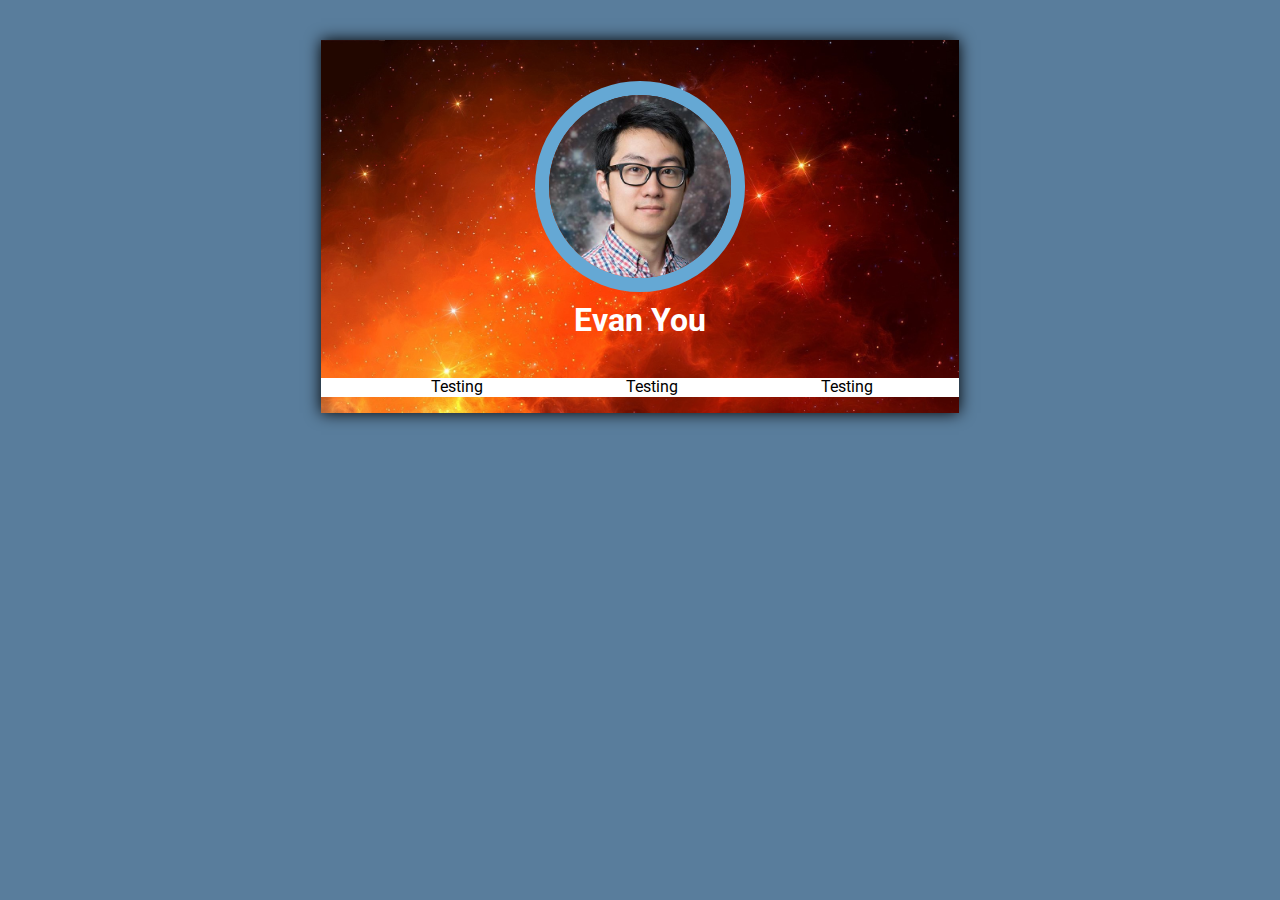
==== frontend/challenge1/index.html @ a0c774a4 "1st commit" ====
<!doctype html>
<html lang="en">
<head>
    <meta charset="utf-8">
    <title>Front End Challenge 1</title>
    <meta name="viewport" content="width=device-width, initial-scale=1.0">
    <link rel="stylesheet" href="css/normalize.css">
    <link href="https://fonts.googleapis.com/css?family=Roboto:400,700" rel="stylesheet">
    <link rel="stylesheet" href="css/styles.css">    
</head>
<body class="flex-properties">
    <div class="user-summary">
        <img src="img/evanyou.png">
        <h1>Evan You</h1>
        <div class="user-summary-lower">
            <ul class="stats-list">
                <li>Testing</li>
                <li>Testing</li>
                <li>Testing</li>
            </ul>

        </div>
        

    </div>



</body>
---- frontend/challenge1/css/styles.css ----
/* BASE STYLES */

*, 
*:before, 
*:after {
    -moz-box-sizing: border-box;
    -webkit-box-sizing: border-box;
    box-sizing: border-box;
  }

  body,
  html {
      height: 100%;

  }
  
  body {
    margin: 0;
    font-family: 'Roboto', sans-serif;
    background-color: #597d9c;
  }
  
  body.flex-properties {
    display: flex;
    min-height: 100vh;
    flex-direction: column;
  }  
  
/*USER SUMMARY STYLES */

.user-summary {
    width: 638px;
    margin: 40px auto;
    background-image: url("../img/space-upper.jpg");
    background-size: cover;
    padding-top: 1px;  /*collapsing margin fix */
    box-shadow: 0px 0px 15px #000000;
}

.user-summary img {
    display: block;
    margin: 40px auto 0;
    width: 33%;
    height: auto;
    border-radius: 50%;
    border: solid 14px #65a8d4;
}

.user-summary h1 {
    text-align: center;
    color: #ffffff;
    margin: 10px 0 40px;
    
}

.stats-list {
    background-color: white;
    list-style-type: none;
}

.stats-list li {
    display: inline-block;
    width: 32%;
    text-align: center;
}
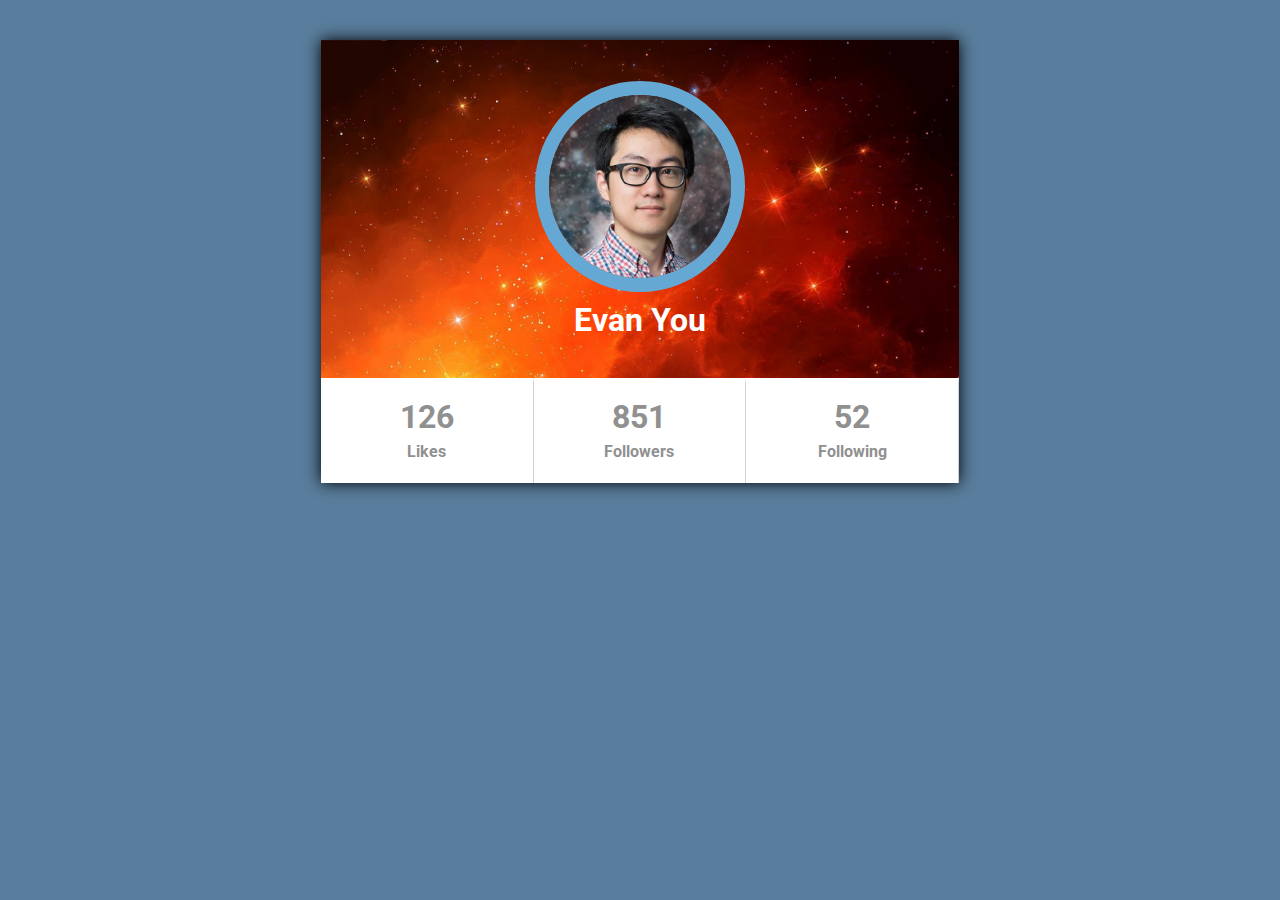
==== commit 743261f2: "2nd commit" ====
--- a/frontend/challenge1/index.html
+++ b/frontend/challenge1/index.html
@@ -11,12 +11,27 @@
 <body class="flex-properties">
     <div class="user-summary">
         <img src="img/evanyou.png">
-        <h1>Evan You</h1>
+        <h1 class="user-name">Evan You</h1>
         <div class="user-summary-lower">
             <ul class="stats-list">
-                <li>Testing</li>
-                <li>Testing</li>
-                <li>Testing</li>
+                <li>
+                    <a href="#">
+                        <h1 class="margin-bottom-gone">126</h1>
+                        <p>Likes</p>
+                    </a>
+                </li>
+                <li>
+                    <a href="#">
+                        <h1 class="margin-bottom-gone">851</h1>
+                        <p>Followers</p>
+                    </a>
+                </li>
+                <li>
+                    <a href="#">
+                        <h1 class="margin-bottom-gone">52</h1>
+                        <p>Following</p>
+                    </a>
+                </li>
             </ul>
 
         </div>
--- a/frontend/challenge1/css/styles.css
+++ b/frontend/challenge1/css/styles.css
@@ -46,21 +46,54 @@
     border: solid 14px #65a8d4;
 }
 
-.user-summary h1 {
+.user-summary .user-name {
     text-align: center;
     color: #ffffff;
     margin: 10px 0 40px;
     
 }
 
+.margin-bottom-gone {
+    margin-bottom: 0;
+}
+
 .stats-list {
     background-color: white;
     list-style-type: none;
+    padding-left: 0;
+    margin-bottom: 0;
+    display: flex;
+    justify-content: space-between;
+    flex-direction: row;
+}
+
+.stats-list li a {
+    display: block;
+    text-decoration: none;
+    color:#909090;
+    font-weight: bold;
+    padding: 1em;
 }
 
 .stats-list li {
-    display: inline-block;
-    width: 32%;
+    margin: auto;
     text-align: center;
+    border-right: solid thin #D1D1D1;
+    border-top: solid thick #ffffff;  /* fix for border shifting content on hover state */
+    width: 33.3%;  /* to ensure that all 3 list items are taking up 1/3 of its parent width */ 
 }
 
+.stats-list li a h1 {
+    margin-top: 0;
+}
+
+.stats-list li a p {
+    margin: .4em 0;
+    
+}
+
+.stats-list li:hover {
+    color: #65a8d4;
+    border-top: solid thick #65a8d4;
+}
+
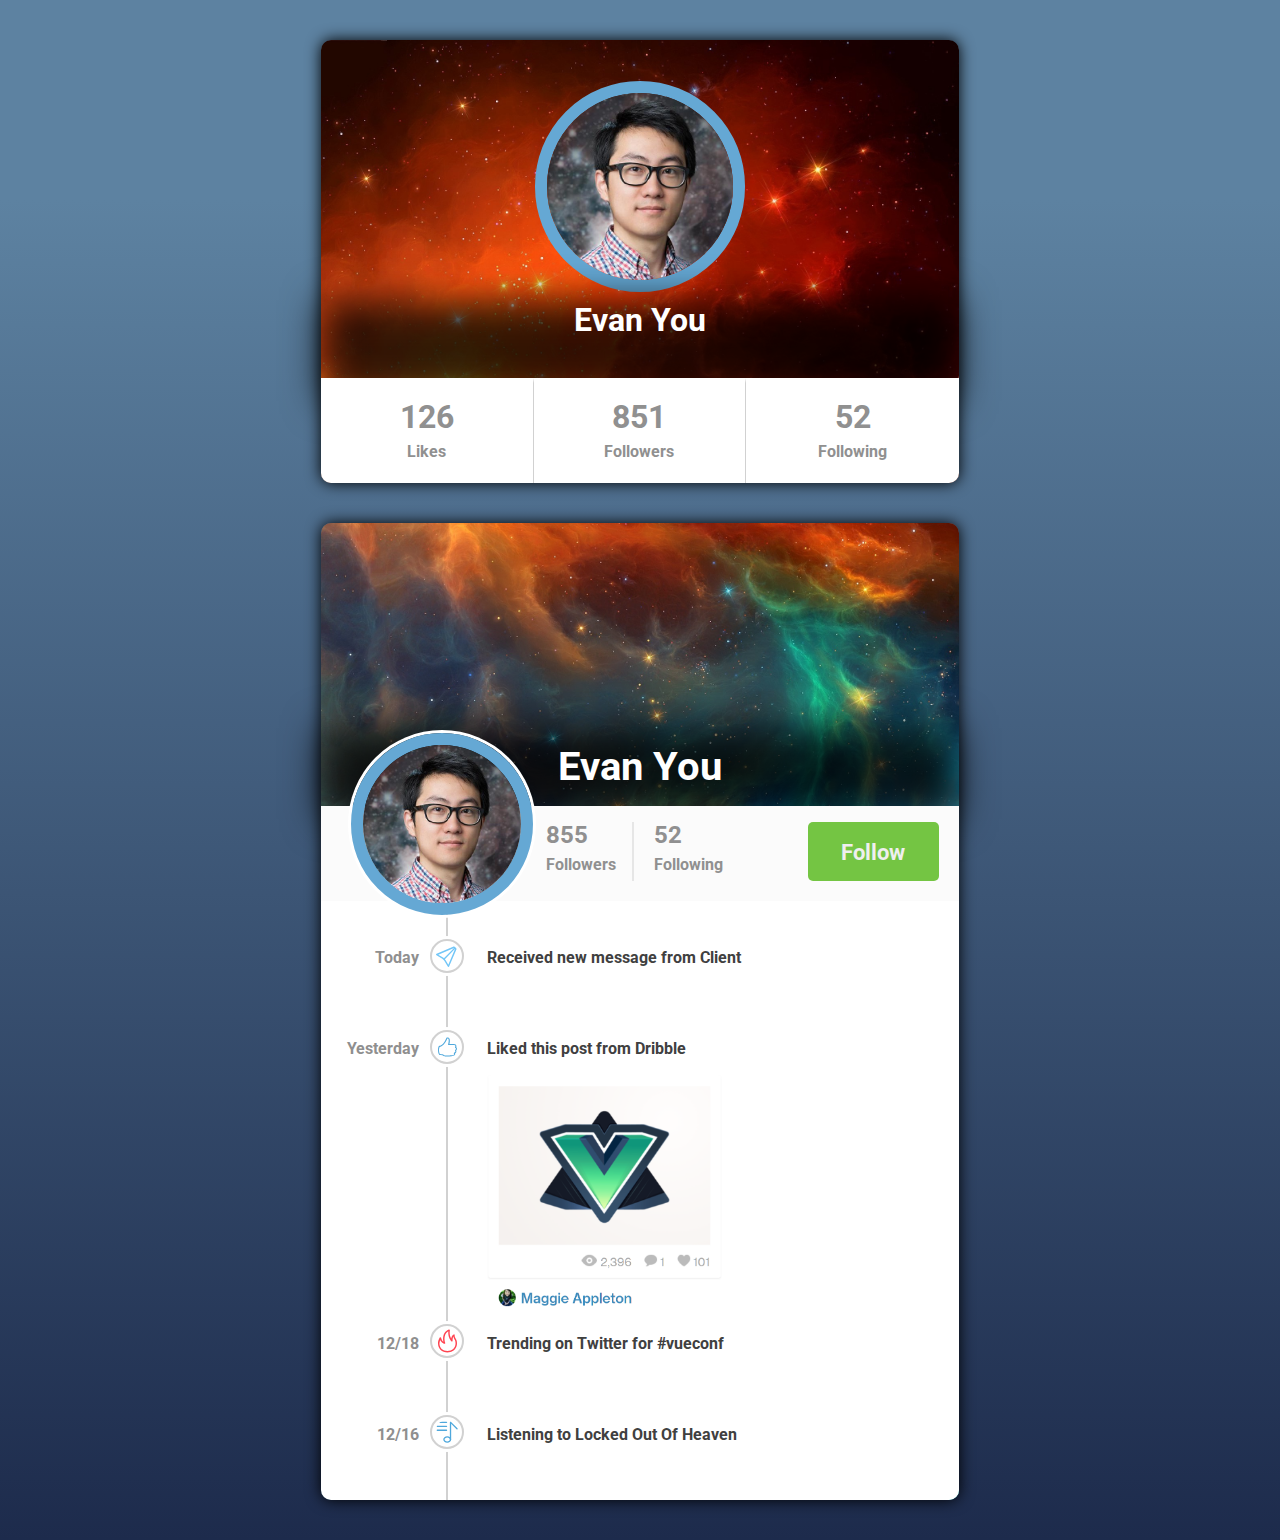
==== commit 209efa3e: "final commit" ====
--- a/frontend/challenge1/index.html
+++ b/frontend/challenge1/index.html
@@ -1,44 +1,103 @@
 <!doctype html>
 <html lang="en">
 <head>
-    <meta charset="utf-8">
-    <title>Front End Challenge 1</title>
-    <meta name="viewport" content="width=device-width, initial-scale=1.0">
-    <link rel="stylesheet" href="css/normalize.css">
-    <link href="https://fonts.googleapis.com/css?family=Roboto:400,700" rel="stylesheet">
-    <link rel="stylesheet" href="css/styles.css">    
+	<meta charset="utf-8">
+	<title>Front End Challenge 1</title>
+	<meta name="viewport" content="width=device-width, initial-scale=1.0">
+	<link rel="stylesheet" href="css/normalize.css">
+	<link href="https://fonts.googleapis.com/css?family=Roboto:400,700" rel="stylesheet">
+	<link rel="stylesheet" href="css/styles.css">    
 </head>
-<body class="flex-properties">
-    <div class="user-summary">
-        <img src="img/evanyou.png">
-        <h1 class="user-name">Evan You</h1>
-        <div class="user-summary-lower">
-            <ul class="stats-list">
-                <li>
-                    <a href="#">
-                        <h1 class="margin-bottom-gone">126</h1>
-                        <p>Likes</p>
-                    </a>
-                </li>
-                <li>
-                    <a href="#">
-                        <h1 class="margin-bottom-gone">851</h1>
-                        <p>Followers</p>
-                    </a>
-                </li>
-                <li>
-                    <a href="#">
-                        <h1 class="margin-bottom-gone">52</h1>
-                        <p>Following</p>
-                    </a>
-                </li>
-            </ul>
+<body>
+	<div class="user-summary">
+		<img src="img/evanyou.png" alt="profile pic">
+		<h1 class="user-name user-name-upper">Evan You</h1>
+		<div class="user-summary-lower">
+			<ul class="stats-list">
+				<li>
+					<a href="#">
+						<h1 class="no-top-margin no-bottom-margin">126</h1>
+						<p>Likes</p>
+					</a>
+				</li>
+				<li>
+					<a href="#">
+						<h1 class="no-top-margin no-bottom-margin">851</h1>
+						<p>Followers</p>
+					</a>
+				</li>
+				<li>
+					<a href="#">
+						<h1 class="no-top-margin no-bottom-margin">52</h1>
+						<p>Following</p>
+					</a>
+				</li>
+			</ul>
 
-        </div>
-        
+		</div>
+	</div>
+	<div class="user-details">
+		<img src="img/evanyou.png" class="user-details-image" alt="profile pic">
+		<h1 class="user-name user-name-lower">Evan You</h1>
+		<div class="user-details-stats">
 
-    </div>
-
-
-
+			<ul class="stats-list-lower">
+				<li>
+					<div>
+						<h2 class="no-top-margin no-bottom-margin">855</h2>
+						<p>Followers</p>
+					</div>
+				</li>
+				<li>
+					<div>
+						<h2 class="no-top-margin no-bottom-margin">52</h2>
+						<p>Following</p>
+						
+					</div>
+				</li>
+			</ul>
+			<a href="#" class="follow-button"><span>Follow</span></a>
+		</div>
+		<div class="activity-log">
+			<table class="activity-log-table">
+				<tr>
+					<td class="day-container">
+						<p class="day">Today</p>
+						<img src="img/message.svg" alt="message icon" class="activity-icon">
+					</td>
+					<td class="activity-summary">
+						<p>Received new message from Client</p>
+					</td>
+				</tr>
+				<tr>
+					<td class="day-container">
+						<p class="day">Yesterday</p>
+						<img src="img/like.svg" alt="like icon" class="activity-icon">
+					</td>
+					<td class="activity-summary">
+						<p>Liked this post from Dribble</p>
+						<img src="img/embed.png" alt="embed icon" class="activity-summary-img">
+					</td>
+				</tr>
+				<tr>
+					<td class="day-container">
+						<p class="day">12/18</p>
+						<img src="img/fire.svg" alt="fire icon" class="activity-icon">
+					</td>
+					<td class="activity-summary">
+						<p>Trending on Twitter for #vueconf</p>
+					</td>
+				</tr>
+				<tr>
+					<td class="day-container">
+						<p class="day">12/16</p>
+						<img src="img/playlist.svg" alt="playlist icon" class="activity-icon">
+					</td>
+					<td class="activity-summary">
+						<p>Listening to Locked Out Of Heaven</p>
+					</td>
+				</tr>
+			</table>
+		</div>
+	</div>
 </body>--- a/frontend/challenge1/css/styles.css
+++ b/frontend/challenge1/css/styles.css
@@ -3,97 +3,307 @@
 *, 
 *:before, 
 *:after {
-    -moz-box-sizing: border-box;
-    -webkit-box-sizing: border-box;
-    box-sizing: border-box;
-  }
-
-  body,
-  html {
-      height: 100%;
-
-  }
+  -moz-box-sizing: border-box;
+  -webkit-box-sizing: border-box;
+  box-sizing: border-box;
+}
+
+
   
-  body {
-    margin: 0;
-    font-family: 'Roboto', sans-serif;
-    background-color: #597d9c;
-  }
+body {
+  margin: 0;
+  font-family: 'Roboto', sans-serif;
+  background-image: -webkit-gradient(
+  linear,
+  right bottom,
+  right top,
+  color-stop(0, #1D2B4C),
+  color-stop(0.87, #5D82A1)
+);
+  background-image: -o-linear-gradient(top, #1D2B4C 0%, #5D82A1 87%);
+  background-image: -moz-linear-gradient(top, #1D2B4C 0%, #5D82A1 87%);
+  background-image: -webkit-linear-gradient(top, #1D2B4C 0%, #5D82A1 87%);
+  background-image: -ms-linear-gradient(top, #1D2B4C 0%, #5D82A1 87%);
+  background-image: linear-gradient(to top, #1D2B4C 0%, #5D82A1 87%);
+}
   
-  body.flex-properties {
-    display: flex;
-    min-height: 100vh;
-    flex-direction: column;
-  }  
+
+
+/* GENERIC STYLES */
+
+.no-top-margin,
+.no-bottom-margin {
+  margin: 0;
+}
+
+/* SHARED STYLES BETWEEN SUMMARY AND DETAILS */
+
+.user-summary,
+.user-details {
+  width: 638px;
+  margin: 40px auto;
+  background-size: cover;
+  padding-top: 1px;  /*collapsing margin fix */
+  box-shadow: 0px 0px 15px #000000;
+  border-radius: 10px;
+}
+
+.user-name {
+  text-align: center;
+  color: #ffffff;
+}
+
+.user-summary-lower,
+.user-details-stats {
+  -webkit-box-shadow: -1px -80px 38px -2px rgba(0,0,0,0.8);
+  -moz-box-shadow: -1px -80px 38px -2px rgba(0,0,0,0.8);
+  box-shadow: -1px -80px 38px -2px rgba(0,0,0,0.8);
+}
+
+.stats-list,
+.stats-list-lower {
+  list-style-type: none;
+  padding-left: 0;
+}
+
+.stats-list li a,
+.stats-list-lower li {
+  color:#909090;
+  font-weight: bold;
+}
+
+.stats-list li a p,
+.stats-list-lower li div p {
+    margin: .4em 0;
+}
+
+.stats-list,
+.activity-log {
+  background-color: #FFFFFF;
+}
   
 /*USER SUMMARY STYLES */
 
 .user-summary {
-    width: 638px;
-    margin: 40px auto;
     background-image: url("../img/space-upper.jpg");
-    background-size: cover;
-    padding-top: 1px;  /*collapsing margin fix */
-    box-shadow: 0px 0px 15px #000000;
 }
 
 .user-summary img {
-    display: block;
-    margin: 40px auto 0;
-    width: 33%;
-    height: auto;
-    border-radius: 50%;
-    border: solid 14px #65a8d4;
-}
-
-.user-summary .user-name {
-    text-align: center;
-    color: #ffffff;
-    margin: 10px 0 40px;
+  display: block;
+  margin: 40px auto 0;
+  width: 33%;
+  height: auto;
+  border-radius: 50%;
+  border: solid 12px #65a8d4;
+  transition: all 1s;
+}
+
+.user-summary img:hover {
+  border-color: white;
+}
+
+.user-name-upper {
+  margin: 10px 0 40px;
     
 }
 
+
 .margin-bottom-gone {
-    margin-bottom: 0;
+  margin-bottom: 0;
 }
 
 .stats-list {
-    background-color: white;
-    list-style-type: none;
-    padding-left: 0;
-    margin-bottom: 0;
-    display: flex;
-    justify-content: space-between;
-    flex-direction: row;
+  margin-bottom: 0;
+  display: flex;
+  justify-content: space-between;
+  flex-direction: row;
+  border-radius: 0px 0px 10px 10px;
 }
 
 .stats-list li a {
-    display: block;
-    text-decoration: none;
-    color:#909090;
-    font-weight: bold;
-    padding: 1em;
+  display: block;
+  text-decoration: none;
+  padding: 1em;
 }
 
 .stats-list li {
-    margin: auto;
-    text-align: center;
-    border-right: solid thin #D1D1D1;
-    border-top: solid thick #ffffff;  /* fix for border shifting content on hover state */
-    width: 33.3%;  /* to ensure that all 3 list items are taking up 1/3 of its parent width */ 
+  margin: auto;
+  text-align: center;
+  border-right: solid thin #D1D1D1;
+  border-top: solid thick #ffffff;  /* fix for border shifting content on hover state */
+  width: 33.3%;  /* to ensure that all 3 list items are taking up 1/3 of its parent width */ 
 }
 
 .stats-list li a h1 {
-    margin-top: 0;
-}
-
-.stats-list li a p {
-    margin: .4em 0;
+  margin-top: 0;
+}
+
+
+
+.stats-list li:last-child {
+  border-right: 0;
+}
+
+.stats-list li:hover {
     
-}
-
-.stats-list li:hover {
-    color: #65a8d4;
-    border-top: solid thick #65a8d4;
-}
-
+  border-top: solid thick #65a8d4;
+}
+
+.stats-list li a:hover {
+  color: #65a8d4;
+}
+
+
+/* USER DETAIL STYLES */
+
+.user-details {
+  background-image: url("../img/space-lower.jpg");
+  background-size: contain;
+  position: relative;
+}
+
+.user-name-lower {
+  margin: 220px 0 10px 0;
+  font-size: 2.5em;
+  position: relative;
+  z-index: 1; /* hack that solved box shadow obscuring the h1 */
+}
+
+.user-details-stats {
+  background-color: #FBFBFB;
+  position: relative;
+  z-index: 0;
+}
+
+.user-details-image {
+  position: absolute;
+  display: inline-block;
+  margin: 40px auto 0;
+  width: 182px;
+  top: 170px;
+  left: 30px;
+  height: auto;
+  border-radius: 50%;
+  border: solid 12px #65a8d4;
+  z-index: 2;
+  -webkit-box-shadow: 0px 0px 0px 3px rgba(255,255,255,1);
+  -moz-box-shadow: 0px 0px 0px 3px rgba(255,255,255,1);
+  box-shadow: 0px 0px 0px 3px rgba(255,255,255,1);
+  transition: all 1s;
+}
+
+.user-details-image:hover {
+  border-color: white;
+}
+
+.stats-list-lower {
+  margin-bottom: 0;
+}
+
+.stats-list-lower li {
+  display: inline-block;
+  width: 49%;
+}
+
+.stats-list-lower li:first-child,
+.stats-list-lower li:last-child {
+  padding: 1em 0;
+}
+
+
+.stats-list-lower li:first-child div {
+  float: right;
+  border-right: solid 2px #E6E6E6; 
+  padding-right: 1em;
+}
+
+.stats-list-lower li:last-child div {
+  float: left;
+  padding-left: 1em;
+}
+
+.stats-list-lower li:last-child input {
+  display: block;
+  float: right;
+  padding: .8em;
+}
+
+.follow-button {
+  display: block;
+  position: absolute;
+  right: 20px;
+  top: 16px;
+  height: 58.24px;
+  background-color: #74C543;
+  color: #EFEFEF;
+  font-family: 'Roboto', sans-serif;
+  font-weight: bold;
+  border: 0;
+  border-radius: 5px;
+  transition: all 1s;
+  text-decoration: none;
+}
+
+.follow-button span {
+  display: block;
+  padding: .8em 1.5em;
+  font-size: 1.4em;
+}
+
+.follow-button:hover {
+  cursor: pointer;
+  background-color: #569630;
+}
+
+/* ACTIVITY LOG STYLES */
+
+.activity-log {
+  border-radius: 0px 0px 10px 10px;
+}
+
+.activity-log-table {
+  margin: 0 0 25px 25px;
+  border-collapse: collapse;
+}
+
+.activity-log-table tr:first-child td:nth-of-type(-n + 2) {
+  padding-top: 2em;
+}
+
+.day-container,
+.activity-summary {
+  vertical-align: top;
+}
+
+.day-container {
+  color: #8F8F8F;
+  font-weight: bold;
+  text-align: right;
+  border-right: solid 2px #D1D1D1;
+  padding-right: 1.7em;
+}
+
+.activity-icon {
+  border-radius: 50%;
+  border: solid 2px #D1D1D1;
+  padding: 3px;
+  position: relative;
+  left: 45px;
+  bottom: 45px;
+  z-index: 1;
+  background-color: white;
+  -webkit-box-shadow: 0px 0px 0px 3px rgba(255,255,255,1);
+  -moz-box-shadow: 0px 0px 0px 3px rgba(255,255,255,1);
+  box-shadow: 0px 0px 0px 3px rgba(255,255,255,1);
+}
+
+.activity-summary {
+  color: #404040;
+  font-weight: bold;
+  padding-left: 2.4em;
+}
+
+.activity-summary-img {
+  width: 50%;
+  height: auto;
+}